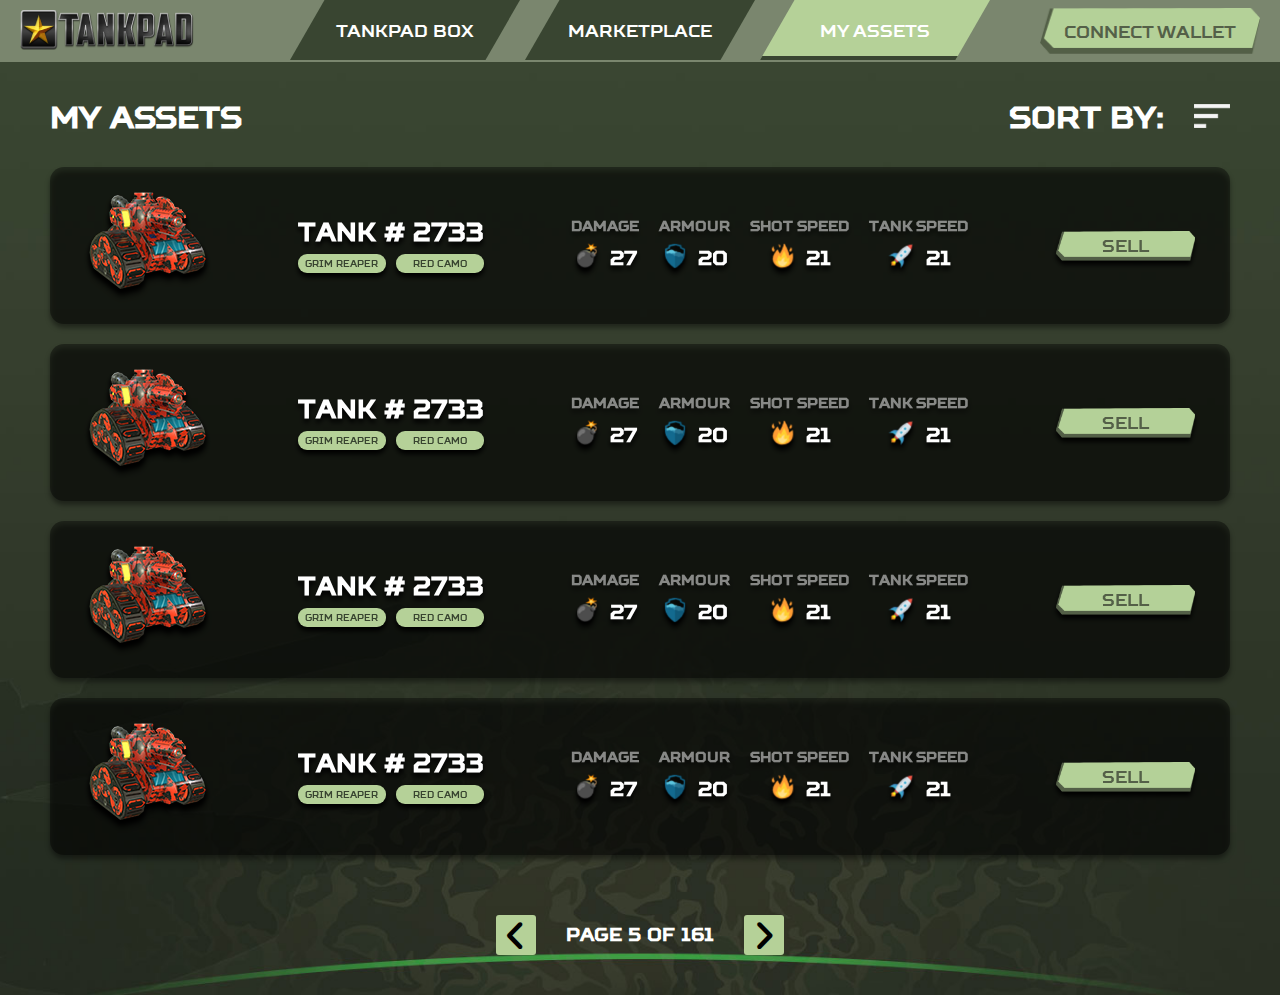
==== myAssets.html @ f923a32d "TankPad commit" ====
<!DOCTYPE html>
<html lang="en">

<head>
    <meta charset="UTF-8">
    <meta http-equiv="X-UA-Compatible" content="IE=edge">
    <meta name="viewport" content="width=device-width, initial-scale=1.0">
    <title>TankPad NFT Loot Box</title>
    <link rel="shortcut icon" href="favicon.ico" type="image/x-icon">

    <link rel="stylesheet" href="https://cdnjs.cloudflare.com/ajax/libs/font-awesome/6.0.0/css/all.min.css">
    <link rel="stylesheet" href="css/style.css">
    <link rel="stylesheet" href="css/myAssets.css">
</head>

<body>

    <header>
        <div class="header-area">
            <div class="logo">
                <img src="img/logo.png" alt="logo">
            </div>
            <div class="box_btn">
                <ul>
                    <li><a href="index.html">tankpad box</a></li>
                    <li><a href="#">Marketplace</a></li>
                    <li><a href="#" class="active">My Assets</a></li>
                </ul>
            </div>
            <div class="connect_btn">
                <a href="#">Connect Wallet</a>
            </div>
        </div>
    </header>

    <div class="my-assets">
        <div class="my-assets-area">
            <div class="title-assets">
                <div class="h2">MY ASSETS</div>
                <span>Sort by: <img src="img/sort.png"></span>
            </div>
            <div class="assets-content">
                <div class="assets-item">
                    <div class="assets-img">
                        <img src="img/a1.png">
                    </div>
                    <div class="assets-tank">
                        <div class="h3">Tank # 2733</div>
                        <div class="tank-btn">
                            <a href="#">grim reaper</a>
                            <a href="#">red camo</a>
                        </div> 
                    </div>
                    <ul class="assets-list">
                        <li>
                            <div class="h6">Damage</div>
                            <div class="list-number">
                                <img src="img/noto_bomb.png"> 27
                            </div>
                        </li>
                        <li>
                            <div class="h6">Armour</div>
                            <div class="list-number">
                                <img src="img/logos_armory.png"> 20
                            </div>
                        </li>
                        <li>
                            <div class="h6">Shot speed</div>
                            <div class="list-number">
                                <img src="img/emojione_fire.png"> 21
                            </div>
                        </li>
                        <li>
                            <div class="h6">Tank SPeed</div>
                            <div class="list-number">
                                <img src="img/emojione_rocket.png"> 21
                            </div>
                        </li>
                    </ul>
                    <div class="sell-btn">
                        <a href="#">Sell</a>
                    </div>
                </div>
                <div class="assets-item">
                    <div class="assets-img">
                        <img src="img/a1.png">
                    </div>
                    <div class="assets-tank">
                        <div class="h3">Tank # 2733</div>
                        <div class="tank-btn">
                            <a href="#">grim reaper</a>
                            <a href="#">red camo</a>
                        </div> 
                    </div>
                    <ul class="assets-list">
                        <li>
                            <div class="h6">Damage</div>
                            <div class="list-number">
                                <img src="img/noto_bomb.png"> 27
                            </div>
                        </li>
                        <li>
                            <div class="h6">Armour</div>
                            <div class="list-number">
                                <img src="img/logos_armory.png"> 20
                            </div>
                        </li>
                        <li>
                            <div class="h6">Shot speed</div>
                            <div class="list-number">
                                <img src="img/emojione_fire.png"> 21
                            </div>
                        </li>
                        <li>
                            <div class="h6">Tank SPeed</div>
                            <div class="list-number">
                                <img src="img/emojione_rocket.png"> 21
                            </div>
                        </li>
                    </ul>
                    <div class="sell-btn">
                        <a href="#">Sell</a>
                    </div>
                </div>
                <div class="assets-item">
                    <div class="assets-img">
                        <img src="img/a1.png">
                    </div>
                    <div class="assets-tank">
                        <div class="h3">Tank # 2733</div>
                        <div class="tank-btn">
                            <a href="#">grim reaper</a>
                            <a href="#">red camo</a>
                        </div> 
                    </div>
                    <ul class="assets-list">
                        <li>
                            <div class="h6">Damage</div>
                            <div class="list-number">
                                <img src="img/noto_bomb.png"> 27
                            </div>
                        </li>
                        <li>
                            <div class="h6">Armour</div>
                            <div class="list-number">
                                <img src="img/logos_armory.png"> 20
                            </div>
                        </li>
                        <li>
                            <div class="h6">Shot speed</div>
                            <div class="list-number">
                                <img src="img/emojione_fire.png"> 21
                            </div>
                        </li>
                        <li>
                            <div class="h6">Tank SPeed</div>
                            <div class="list-number">
                                <img src="img/emojione_rocket.png"> 21
                            </div>
                        </li>
                    </ul>
                    <div class="sell-btn">
                        <a href="#">Sell</a>
                    </div>
                </div>
                <div class="assets-item">
                    <div class="assets-img">
                        <img src="img/a1.png">
                    </div>
                    <div class="assets-tank">
                        <div class="h3">Tank # 2733</div>
                        <div class="tank-btn">
                            <a href="#">grim reaper</a>
                            <a href="#">red camo</a>
                        </div> 
                    </div>
                    <ul class="assets-list">
                        <li>
                            <div class="h6">Damage</div>
                            <div class="list-number">
                                <img src="img/noto_bomb.png"> 27
                            </div>
                        </li>
                        <li>
                            <div class="h6">Armour</div>
                            <div class="list-number">
                                <img src="img/logos_armory.png"> 20
                            </div>
                        </li>
                        <li>
                            <div class="h6">Shot speed</div>
                            <div class="list-number">
                                <img src="img/emojione_fire.png"> 21
                            </div>
                        </li>
                        <li>
                            <div class="h6">Tank SPeed</div>
                            <div class="list-number">
                                <img src="img/emojione_rocket.png"> 21
                            </div>
                        </li>
                    </ul>
                    <div class="sell-btn">
                        <a href="#">Sell</a>
                    </div>
                </div>
            </div>
            <ul class="assets-pagination">
                <li class="pagination-btn"><i class="fa-solid fa-angle-left"></i></li>
                <li class="page-number">Page 5 of 161</li>
                <li class="pagination-btn"><i class="fa-solid fa-angle-right"></i></li>
            </ul>
        </div>

    </div>




    <script src="https://code.jquery.com/jquery-3.6.0.min.js"></script>

    <script>
        $(document).ready(($) => {

            $('.main-area').on('click', '.plus', function (e) {
                let $input = $(this).prev('input.qty');
                let val = parseInt($input.val());

                $input.val(val + 1).change();
            });


            $('.main-area').on('click', '.minus', function (e) {
                let $input = $(this).next('input.qty');
                var val = parseInt($input.val());
                if (val > 1) {
                    $input.val(val - 1).change();
                };
            });



            const plusBnp = () => {
                const bnpBal = document.querySelector('.bnp-bal').innerText
                const BalInt = parseFloat(bnpBal)
                let newBal = BalInt + 0.5
                const isDot = newBal.toString().includes('.')

                if (!isDot) {
                    newBal = newBal.toString() + ".0"
                }

                document.querySelector('.bnp-bal').innerText = newBal
            }

            const minusBnp = () => {
                const bnpBal = document.querySelector('.bnp-bal').innerText
                const BalInt = parseFloat(bnpBal)
                if (BalInt > 0.5) {
                    let newBal = BalInt - 0.5

                    const isDot = newBal.toString().includes('.')

                    if (!isDot) {
                        newBal = newBal.toString() + ".0"
                    }
                    document.querySelector('.bnp-bal').innerText = newBal
                }
            }

            const plusBtn = document.querySelector('.plus')
            plusBtn.addEventListener('click', () => {
                plusBnp()
            })

            const minusBtn = document.querySelector('.minus')
            minusBtn.addEventListener('click', () => {
                minusBnp()
            })


        });
    </script>
</body>

</html>
---- css/style.css ----
@import url("../css/reset.css");

@font-face {
    font-family: "Squares";
    src: url("../fonts/SquaresBoldFree.otf");
}

body {
    font-family: "Squares";
    font-size: 17px;
    background: url(../img/bg.jpg) no-repeat;
    background-position: center bottom;
    background-size: cover;
    min-height: 100vh;
}


header {
    background-color: #7a866e;
    position: relative;
    z-index: 1;
}

.header-area {
    display: grid;
    grid-template-columns: 20% 1fr 20%;
    gap: 10px;
    max-width: 1917px;
    margin: 0 auto;
    align-items: center;
    padding: 0 20px;
}

.box_btn {
    justify-content: center;
    text-align: center;
    padding-bottom: 2px;
}

.box_btn ul {}

.box_btn ul li {
    display: inline-block;
}


.box_btn ul li a {
    background-color: #394531;
    min-width: 210px;
    height: 40px;
    display: inline-block;
    clip-path: polygon(15% 0%, 100% 0%, 85% 100%, 0% 100%);
    display: grid;
    align-items: center;
    justify-content: center;
    font-size: 17px;
    color: #ffffff;
    padding: 10px 10px;
}
.box_btn ul li .active{
    background-color: #b5d198;
    position: relative;
}
.box_btn ul li .active::after{
    content: '';
    position: absolute;
    width: 100%;
    height: 4px;
    background: #394531;
    bottom: 0;
}


.connect_btn {
    margin-left: auto;
}

.connect_btn a {
    font-size: 17px;
    color: #546048;
    background: url("../img/bg_bg1.png") no-repeat center;
    background-size: cover;
    width: 220px;
    height: 46px;
    display: grid;
    align-items: center;
    justify-content: center;
}

.main-area {
    text-align: center;
    max-width: 800px;
    margin: 0 auto;
    padding-top: 40px;
    position: relative;
    padding-bottom: 50px;
}

.fire-bg {
    position: absolute;
    top: -124px;
    left: 50%;
    transform: translateX(-50%);
}

.fire-bg img {
    width: 800px;
}

/* .fire-bg::after{
    content: '';
    position: absolute;
    left: 50%;
    bottom: 0;
    width: 800px;
    height: 800px;
    background: url('../img/fire-welding-sparks-png-thumb23.png') no-repeat center;
    background-size: cover;
    z-index: -1;
    margin: 0 auto;
    transform: translateX(-50%);
} */

.heading-text {
    position: relative;
    z-index: 1;
    padding-bottom: 40px;
}

.heading-text .h1 {
    font-size: 70px;
    color: #ffffff;
    padding-bottom: 10px;
}

.heading-text .h6 {
    font-size: 20px;
    color: #ffffff;
    line-height: 1.3;
}

.geno-box {

    position: relative;
    z-index: 1;
}

/* .geno-box::after {
    content: '';
    position: absolute;
    left: 50%;
    bottom: 0;
    transform: translateX(-50%);
    border-radius: 10px;
    filter: drop-shadow(0px 7px 5px rgba(0, 0, 0, 0.75));
    background-color: #ffffff;
    border: 2px solid #8aff13;
    z-index: -11;
    height: 75%;
    width: 350px;
} */

.geno-box img {}

.box_bgi {
    position: relative;
}

.box_bgi img {
    width: 270px;
}

/* .box_bgi::after {
    content: '';
    position: absolute;
    left: 50%;
    bottom: 0;
    width: 423px;
    height: 217px;
    background: url('../img/Rounded.png') no-repeat center;
    background-size: cover;
    z-index: -1;
    margin: 0 auto;
    transform: translateX(-50%);

} */

.geno-box h5 {
    font-size: 33px;
    color: #333c2c;
    padding: 20px 0 0px;
}

.bnb_btn {
    font-size: 22px;
    color: #ffffff;
    border-radius: 10px;
    filter: drop-shadow(0px 7px 5px rgba(0, 0, 0, 0.75));
    background-color: #7a866e;
    width: 320px;
    margin: 0 auto;
    position: relative;
    bottom: -15px;
    display: grid;
    grid-template-columns: 20px 1fr;
    gap: 10px;
    align-items: center;
    left: 4px;
}

.bnb_btn img {
    width: 40px;
    margin-left: 15px;
    padding-bottom: 3px;
}

.check-footer {
    margin-top: 50px;
    position: relative;
    z-index: 1;
}

.quantity {
    border-radius: 10px;
    background-color: #ffffff;
    width: 267px;
    height: 45px;
    margin: 0 auto;
    display: grid;
    grid-template-columns: 50px 1fr 50px;
    padding: 10px 20px;
    align-items: center;
    justify-content: center;
}

.quantity input {
    font-size: 35px;
    color: #7a866e;
    font-family: "Squares";
    width: 100%;
}

.quantity input,
.quantity button {
    outline: none;
    box-sizing: 0;
    border: 0;
    text-align: center;
}


.quantity button {
    cursor: pointer;
    border-radius: 3px;
    background-color: #546048;
    color: #fff;
    font-size: 36px;
    margin: 0;
    padding: 3px;
}
 

.wallet_btn{}
.wallet_btn a {
    font-size: 17px;
    color: #546048;
    background: url("../img/bgn_bg2.png") no-repeat center;
    background-size: cover;
    width: 371px;
    height: 79px;
    display: grid;
    grid-template-columns: 80px 1fr;
    align-items: center; 
}
.wallet_btn a img {
    width: 40px;
    margin-left: 29px;
}

.wallet_btn {
    width: 380px;
    margin: 20px auto;
}


@media (min-width: 320px) and (max-width: 991.98px) {
    .connect_btn{
        display: none;
    }
    .header-area{
        grid-template-columns: 1fr;
        padding: 0;
        gap: 1px;
    }
    .logo {
        text-align: center;
        background: #394531;
        padding: 15px 0;
    }
    .box_btn ul li a {
        min-width: 113px;
        height: 27px;
        font-size: 12px;
        padding: 10px 20px;
    }
    .box_btn ul li { 
        margin: 0 -10px;
    }
    .heading-text .h1 {
        font-size: 40px; 
    }
    .heading-text .h6 {
        font-size: 15px; 
    }
    .fire-bg img {
        width: 675px; 
    } 
    .box_bgi img {
        width: 207px;
    }
    .geno-box h5 {
        font-size: 20px; 
    }
    .bnb_btn {
        font-size: 17px; 
        width: 260px; 
    }
    .main-area {
        overflow: hidden;
        padding-bottom: 52px;
    }
    .quantity { 
        width: 215px;
        height: auto; 
    }
    .quantity button { 
        font-size: 30px; 
    }
    .quantity input {
        font-size: 27px; 
    }
    .wallet_btn a {
        font-size: 16px; 
        width: 315px;
        height: 59px; 
        margin: 0 auto;
    }
}

@media (min-width: 320px) and (max-width: 360px) {
    .heading-text .h1 {
        font-size: 35px;
    }
    .heading-text .h6 {
        font-size: 12px;
    }
    .wallet_btn a {
        font-size: 15px;
        width: 278px; 
        margin-left: 20px;
    }
    .wallet_btn a img {
        width: 30px;
        margin-left: 22px;
    }
     
    
}
---- css/myAssets.css ----
.my-assets {
    padding: 40px 50px;
}

.title-assets {
    font-size: 30px;
    color: #ffffff;
    font-weight: bold;
    display: flex;
}

.title-assets .h2 {}

.title-assets span {
    margin-left: auto;
}

.title-assets span img {
    height: 24px;
    margin-left: 20px;
}

.assets-content {
    display: grid;
    gap: 20px;
    margin-top: 35px;
}

.assets-item {
    padding: 25px 35px;
    border-radius: 14px;
    filter: drop-shadow(0px 4px 2.5px #000000);
    background-color: rgba(0, 0, 0, 0.4);
    display: flex;
    align-items: center;

}

.assets-img {}

.assets-img img {}

.assets-tank {
    margin-left: auto;
}

.assets-tank .h3 {
    font-size: 33px;
    color: #ffffff;
    font-weight: bold;
}

.tank-btn {
    display: grid;
    grid-template-columns: 1fr 1fr;
    text-align: center;
    justify-content: center;
    margin-top: 10px;
    gap: 10px;
}

.tank-btn a {
    border-radius: 9px;
    background-color: #b5d198;
    font-size: 11px;
    color: #384430;
    padding: 5px 4px;

}

.assets-list {
    display: flex;
    text-align: center;
    margin-left: auto;
    gap: 50px;
}

.assets-list .h6 {
    font-size: 20px;
    color: rgba(255, 255, 255, 0.5);
    font-weight: bold;
}

.assets-list .list-number {
    font-size: 27px;
    color: #ffffff;
    font-weight: bold;
    display: flex;
    align-items: center;
    justify-content: center;
    gap: 10px;
    margin-top: 10px;
}

.assets-list .list-number img {
    height: 30px;
}

.sell-btn {
    margin-left: auto;
}

.sell-btn a {
    font-size: 17px;
    color: #546048;
    background: url(../img/s-btn.png) no-repeat center;
    background-size: cover;
    width: 179px;
    height: 38px;
    display: grid;
    align-items: center;
    justify-content: center;
    line-height: 0px;
}

.assets-pagination {
    display: flex;
    align-items: center;
    gap: 30px;
    justify-content: center;
    margin-top: 60px;
}

.assets-pagination li {}

.pagination-btn {
    background-color: #b5d198;
    width: 40px;
    height: 40px;
    border-radius: 3px;
    font-size: 35px;
    display: grid;
    align-items: center;
    justify-content: center;
}

.page-number {
    font-size: 18px;
    color: #ffffff;
    font-weight: bold;
}

@media (min-width: 992px) and (max-width: 1400px) {
    .assets-tank .h3 {
        font-size: 25px; 
    }
    .assets-list { 
        gap: 20px;
    }
    .assets-list .h6 {
        font-size: 14px; 
    }
    .assets-list .list-number {
        font-size: 20px; 
        gap: 10px; 
    }
    .sell-btn a {
        font-size: 17px; 
        width: 139px;
        height: 30px; 
    }
    .tank-btn a { 
        font-size: 9px; 
    }
}

@media (min-width: 320px) and (max-width: 991.98px) {
    .assets-item { 
        display: grid; 
        justify-content: center;
        text-align: center;
        gap: 15px;
    }
    .assets-tank {
        margin-left: unset;
    }
    .sell-btn {
        margin: 0 auto;
    }
    .assets-list { 
        gap: 25px;
        margin: 15px 0;
    }
    .tank-btn a {
        border-radius: 5px; 
        font-size: 12px; 
        padding: 13px 4px;
    }
    .assets-list .h6 {
        font-size: 14px; 
    }
    .assets-list .list-number {
        font-size: 20px; 
        gap: 5px; 
    }
    .assets-list .list-number img {
        height: 20px;
    }
    .title-assets {
        font-size: 20px; 
    }
    .title-assets span img {
        height: 14px;
        margin-left: 11px;
    }
    
    .my-assets {
        padding: 30px 25px;
    }
    .assets-tank .h3 {
        font-size: 26px; 
    }
    
}


@media (min-width: 320px) and (max-width: 440px) {
    .assets-list .h6 {
        font-size: 10px;
    }
    .assets-list {
        gap: 10px; 
    }
    .assets-list .list-number {
        font-size: 16px;
        gap: 5px;
    }
    .assets-item {
        padding: 25px; 
    }
    .assets-item { 
        gap: 7px;
    }
    .title-assets {
        font-size: 13px;
    }
    .title-assets span img {
        height: 11px; 
    }
    
    .box_btn ul li a {
        min-width: 90px;
        height: 27px;
        font-size: 9px;
        padding: 6px 14px;
    }
}

@media (min-width: 320px) and (max-width: 370px) {
    .assets-item {
        padding: 25px 15px;
    }
    .assets-list .list-number {
        font-size: 13px; 
    }
    .assets-list .h6 {
        font-size: 8px;
    }
    .tank-btn a { 
        font-size: 11px;
        padding: 10px 4px;
    }
    .page-number {
        font-size: 13px; 
    }
    .assets-pagination { 
        gap: 22px; 
    }
}
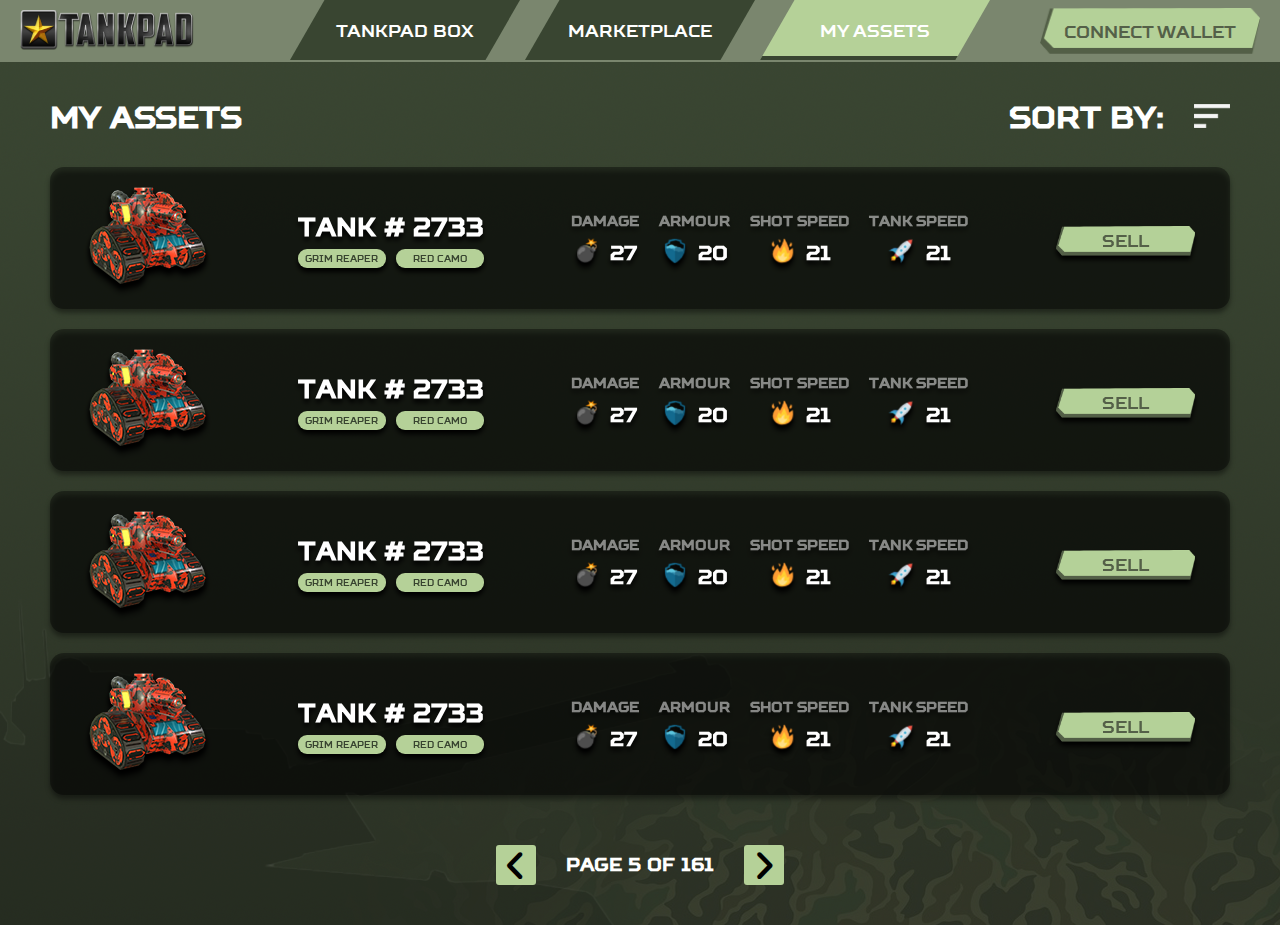
==== commit 6616b6ff: "responsive" ====
--- a/myAssets.html
+++ b/myAssets.html
@@ -13,7 +13,7 @@
     <link rel="stylesheet" href="css/myAssets.css">
 </head>
 
-<body>
+<body class="assets-body">
 
     <header>
         <div class="header-area">
@@ -22,9 +22,9 @@
             </div>
             <div class="box_btn">
                 <ul>
-                    <li><a href="index.html">tankpad box</a></li>
-                    <li><a href="#">Marketplace</a></li>
-                    <li><a href="#" class="active">My Assets</a></li>
+                    <li><a href="#">tankpad box</a></li>
+                    <li><a href="index.html">Marketplace</a></li>
+                    <li><a href="myAssets.html" class="active">My Assets</a></li>
                 </ul>
             </div>
             <div class="connect_btn">
--- a/css/myAssets.css
+++ b/css/myAssets.css
@@ -1,3 +1,7 @@
+.assets-body{
+    background: url(../img/bg2.png) no-repeat;
+}
+
 .my-assets {
     padding: 40px 50px;
 }
@@ -27,7 +31,7 @@
 }
 
 .assets-item {
-    padding: 25px 35px;
+    padding: 20px 35px 15px;
     border-radius: 14px;
     filter: drop-shadow(0px 4px 2.5px #000000);
     background-color: rgba(0, 0, 0, 0.4);
@@ -118,7 +122,7 @@
     align-items: center;
     gap: 30px;
     justify-content: center;
-    margin-top: 60px;
+    margin-top: 50px;
 }
 
 .assets-pagination li {}
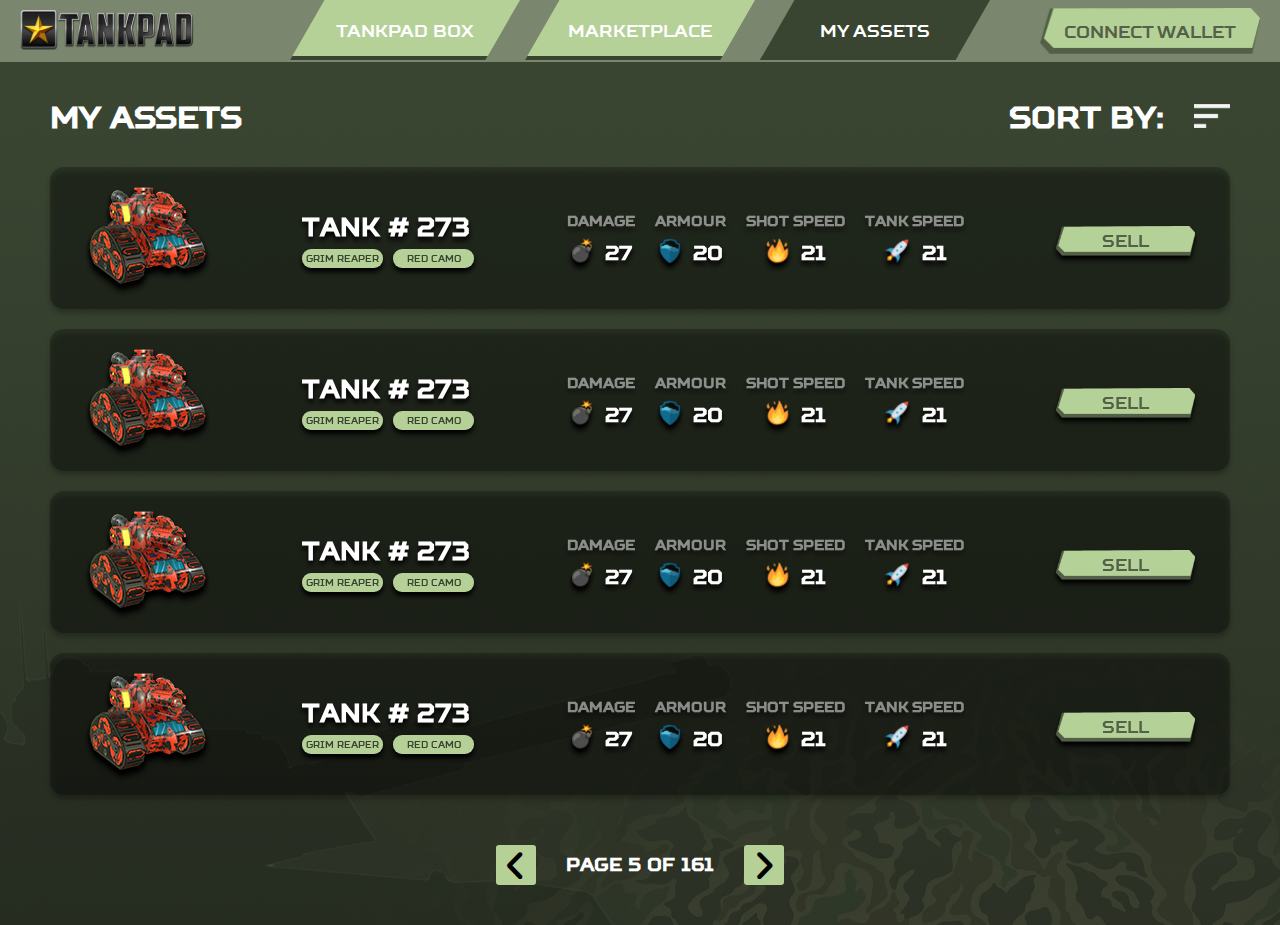
==== commit 900035e6: "backgroun css add" ====
--- a/myAssets.html
+++ b/myAssets.html
@@ -45,130 +45,130 @@
                         <img src="img/a1.png">
                     </div>
                     <div class="assets-tank">
-                        <div class="h3">Tank # 2733</div>
-                        <div class="tank-btn">
-                            <a href="#">grim reaper</a>
-                            <a href="#">red camo</a>
-                        </div> 
-                    </div>
-                    <ul class="assets-list">
-                        <li>
-                            <div class="h6">Damage</div>
-                            <div class="list-number">
-                                <img src="img/noto_bomb.png"> 27
-                            </div>
-                        </li>
-                        <li>
-                            <div class="h6">Armour</div>
-                            <div class="list-number">
-                                <img src="img/logos_armory.png"> 20
-                            </div>
-                        </li>
-                        <li>
-                            <div class="h6">Shot speed</div>
-                            <div class="list-number">
-                                <img src="img/emojione_fire.png"> 21
-                            </div>
-                        </li>
-                        <li>
-                            <div class="h6">Tank SPeed</div>
-                            <div class="list-number">
-                                <img src="img/emojione_rocket.png"> 21
-                            </div>
-                        </li>
-                    </ul>
-                    <div class="sell-btn">
-                        <a href="#">Sell</a>
-                    </div>
-                </div>
-                <div class="assets-item">
-                    <div class="assets-img">
-                        <img src="img/a1.png">
-                    </div>
-                    <div class="assets-tank">
-                        <div class="h3">Tank # 2733</div>
-                        <div class="tank-btn">
-                            <a href="#">grim reaper</a>
-                            <a href="#">red camo</a>
-                        </div> 
-                    </div>
-                    <ul class="assets-list">
-                        <li>
-                            <div class="h6">Damage</div>
-                            <div class="list-number">
-                                <img src="img/noto_bomb.png"> 27
-                            </div>
-                        </li>
-                        <li>
-                            <div class="h6">Armour</div>
-                            <div class="list-number">
-                                <img src="img/logos_armory.png"> 20
-                            </div>
-                        </li>
-                        <li>
-                            <div class="h6">Shot speed</div>
-                            <div class="list-number">
-                                <img src="img/emojione_fire.png"> 21
-                            </div>
-                        </li>
-                        <li>
-                            <div class="h6">Tank SPeed</div>
-                            <div class="list-number">
-                                <img src="img/emojione_rocket.png"> 21
-                            </div>
-                        </li>
-                    </ul>
-                    <div class="sell-btn">
-                        <a href="#">Sell</a>
-                    </div>
-                </div>
-                <div class="assets-item">
-                    <div class="assets-img">
-                        <img src="img/a1.png">
-                    </div>
-                    <div class="assets-tank">
-                        <div class="h3">Tank # 2733</div>
-                        <div class="tank-btn">
-                            <a href="#">grim reaper</a>
-                            <a href="#">red camo</a>
-                        </div> 
-                    </div>
-                    <ul class="assets-list">
-                        <li>
-                            <div class="h6">Damage</div>
-                            <div class="list-number">
-                                <img src="img/noto_bomb.png"> 27
-                            </div>
-                        </li>
-                        <li>
-                            <div class="h6">Armour</div>
-                            <div class="list-number">
-                                <img src="img/logos_armory.png"> 20
-                            </div>
-                        </li>
-                        <li>
-                            <div class="h6">Shot speed</div>
-                            <div class="list-number">
-                                <img src="img/emojione_fire.png"> 21
-                            </div>
-                        </li>
-                        <li>
-                            <div class="h6">Tank SPeed</div>
-                            <div class="list-number">
-                                <img src="img/emojione_rocket.png"> 21
-                            </div>
-                        </li>
-                    </ul>
-                    <div class="sell-btn">
-                        <a href="#">Sell</a>
-                    </div>
-                </div>
-                <div class="assets-item">
-                    <div class="assets-img">
-                        <img src="img/a1.png">
-                    </div>
-                    <div class="assets-tank">
-                        <div class="h3">Tank # 2733</div>
+                        <div class="h3">Tank # 273</div>
+                        <div class="tank-btn">
+                            <a href="#">grim reaper</a>
+                            <a href="#">red camo</a>
+                        </div> 
+                    </div>
+                    <ul class="assets-list">
+                        <li>
+                            <div class="h6">Damage</div>
+                            <div class="list-number">
+                                <img src="img/noto_bomb.png"> 27
+                            </div>
+                        </li>
+                        <li>
+                            <div class="h6">Armour</div>
+                            <div class="list-number">
+                                <img src="img/logos_armory.png"> 20
+                            </div>
+                        </li>
+                        <li>
+                            <div class="h6">Shot speed</div>
+                            <div class="list-number">
+                                <img src="img/emojione_fire.png"> 21
+                            </div>
+                        </li>
+                        <li>
+                            <div class="h6">Tank SPeed</div>
+                            <div class="list-number">
+                                <img src="img/emojione_rocket.png"> 21
+                            </div>
+                        </li>
+                    </ul>
+                    <div class="sell-btn">
+                        <a href="#">Sell</a>
+                    </div>
+                </div>
+                <div class="assets-item">
+                    <div class="assets-img">
+                        <img src="img/a1.png">
+                    </div>
+                    <div class="assets-tank">
+                        <div class="h3">Tank # 273</div>
+                        <div class="tank-btn">
+                            <a href="#">grim reaper</a>
+                            <a href="#">red camo</a>
+                        </div> 
+                    </div>
+                    <ul class="assets-list">
+                        <li>
+                            <div class="h6">Damage</div>
+                            <div class="list-number">
+                                <img src="img/noto_bomb.png"> 27
+                            </div>
+                        </li>
+                        <li>
+                            <div class="h6">Armour</div>
+                            <div class="list-number">
+                                <img src="img/logos_armory.png"> 20
+                            </div>
+                        </li>
+                        <li>
+                            <div class="h6">Shot speed</div>
+                            <div class="list-number">
+                                <img src="img/emojione_fire.png"> 21
+                            </div>
+                        </li>
+                        <li>
+                            <div class="h6">Tank SPeed</div>
+                            <div class="list-number">
+                                <img src="img/emojione_rocket.png"> 21
+                            </div>
+                        </li>
+                    </ul>
+                    <div class="sell-btn">
+                        <a href="#">Sell</a>
+                    </div>
+                </div>
+                <div class="assets-item">
+                    <div class="assets-img">
+                        <img src="img/a1.png">
+                    </div>
+                    <div class="assets-tank">
+                        <div class="h3">Tank # 273</div>
+                        <div class="tank-btn">
+                            <a href="#">grim reaper</a>
+                            <a href="#">red camo</a>
+                        </div> 
+                    </div>
+                    <ul class="assets-list">
+                        <li>
+                            <div class="h6">Damage</div>
+                            <div class="list-number">
+                                <img src="img/noto_bomb.png"> 27
+                            </div>
+                        </li>
+                        <li>
+                            <div class="h6">Armour</div>
+                            <div class="list-number">
+                                <img src="img/logos_armory.png"> 20
+                            </div>
+                        </li>
+                        <li>
+                            <div class="h6">Shot speed</div>
+                            <div class="list-number">
+                                <img src="img/emojione_fire.png"> 21
+                            </div>
+                        </li>
+                        <li>
+                            <div class="h6">Tank SPeed</div>
+                            <div class="list-number">
+                                <img src="img/emojione_rocket.png"> 21
+                            </div>
+                        </li>
+                    </ul>
+                    <div class="sell-btn">
+                        <a href="#">Sell</a>
+                    </div>
+                </div>
+                <div class="assets-item">
+                    <div class="assets-img">
+                        <img src="img/a1.png">
+                    </div>
+                    <div class="assets-tank">
+                        <div class="h3">Tank # 273</div>
                         <div class="tank-btn">
                             <a href="#">grim reaper</a>
                             <a href="#">red camo</a>
--- a/css/style.css
+++ b/css/style.css
@@ -45,7 +45,7 @@
 
 
 .box_btn ul li a {
-    background-color: #394531;
+    background-color: #b5d198;
     min-width: 210px;
     height: 40px;
     display: inline-block;
@@ -56,12 +56,14 @@
     font-size: 17px;
     color: #ffffff;
     padding: 10px 10px;
+    position: relative;
 }
 .box_btn ul li .active{
-    background-color: #b5d198;
-    position: relative;
-}
-.box_btn ul li .active::after{
+    
+    background-color: #394531;
+   
+}
+.box_btn ul li a::after{
     content: '';
     position: absolute;
     width: 100%;
--- a/css/myAssets.css
+++ b/css/myAssets.css
@@ -17,6 +17,7 @@
 
 .title-assets span {
     margin-left: auto;
+    cursor: pointer;
 }
 
 .title-assets span img {
@@ -34,7 +35,7 @@
     padding: 20px 35px 15px;
     border-radius: 14px;
     filter: drop-shadow(0px 4px 2.5px #000000);
-    background-color: rgba(0, 0, 0, 0.4);
+    background-color: rgba(0, 0, 0, 0.25);
     display: flex;
     align-items: center;
 
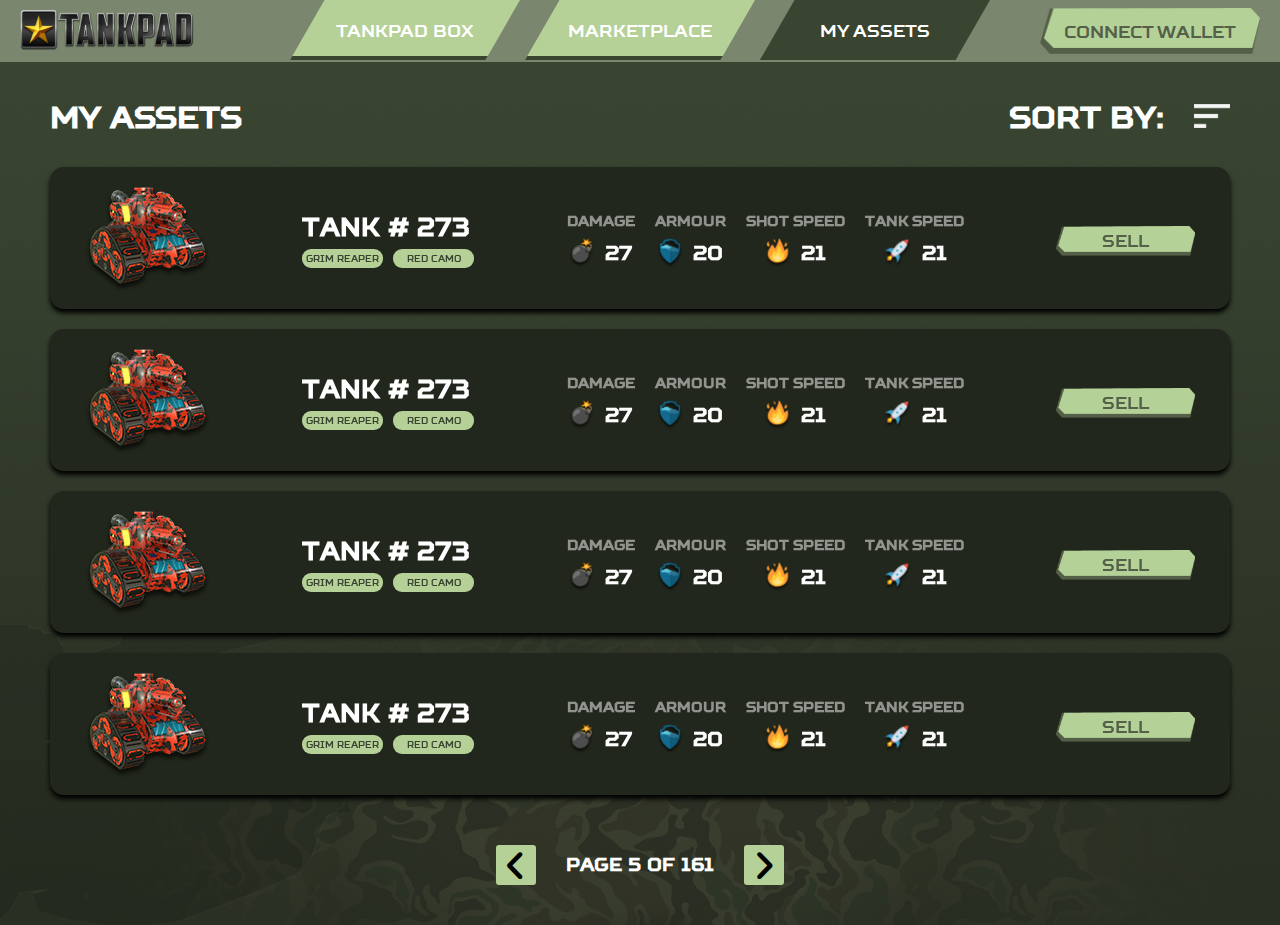
==== commit b1a82fef: "css color commit" ====
--- a/myAssets.html
+++ b/myAssets.html
@@ -206,9 +206,9 @@
                 </div>
             </div>
             <ul class="assets-pagination">
-                <li class="pagination-btn"><i class="fa-solid fa-angle-left"></i></li>
+                <li class="pagination-btn"><button><i class="fa-solid fa-angle-left"></i></button></li>
                 <li class="page-number">Page 5 of 161</li>
-                <li class="pagination-btn"><i class="fa-solid fa-angle-right"></i></li>
+                <li class="pagination-btn"><button><i class="fa-solid fa-angle-right"></i></button></li>
             </ul>
         </div>
 
--- a/css/myAssets.css
+++ b/css/myAssets.css
@@ -1,5 +1,5 @@
 .assets-body{
-    background: url(../img/bg2.png) no-repeat;
+    background-image: url(../img/bg2.png);
 }
 
 .my-assets {
@@ -35,7 +35,7 @@
     padding: 20px 35px 15px;
     border-radius: 14px;
     filter: drop-shadow(0px 4px 2.5px #000000);
-    background-color: rgba(0, 0, 0, 0.25);
+    background-color: #21271c;
     display: flex;
     align-items: center;
 
@@ -128,7 +128,7 @@
 
 .assets-pagination li {}
 
-.pagination-btn {
+.pagination-btn button {
     background-color: #b5d198;
     width: 40px;
     height: 40px;
@@ -137,6 +137,7 @@
     display: grid;
     align-items: center;
     justify-content: center;
+    border: 0;
 }
 
 .page-number {
